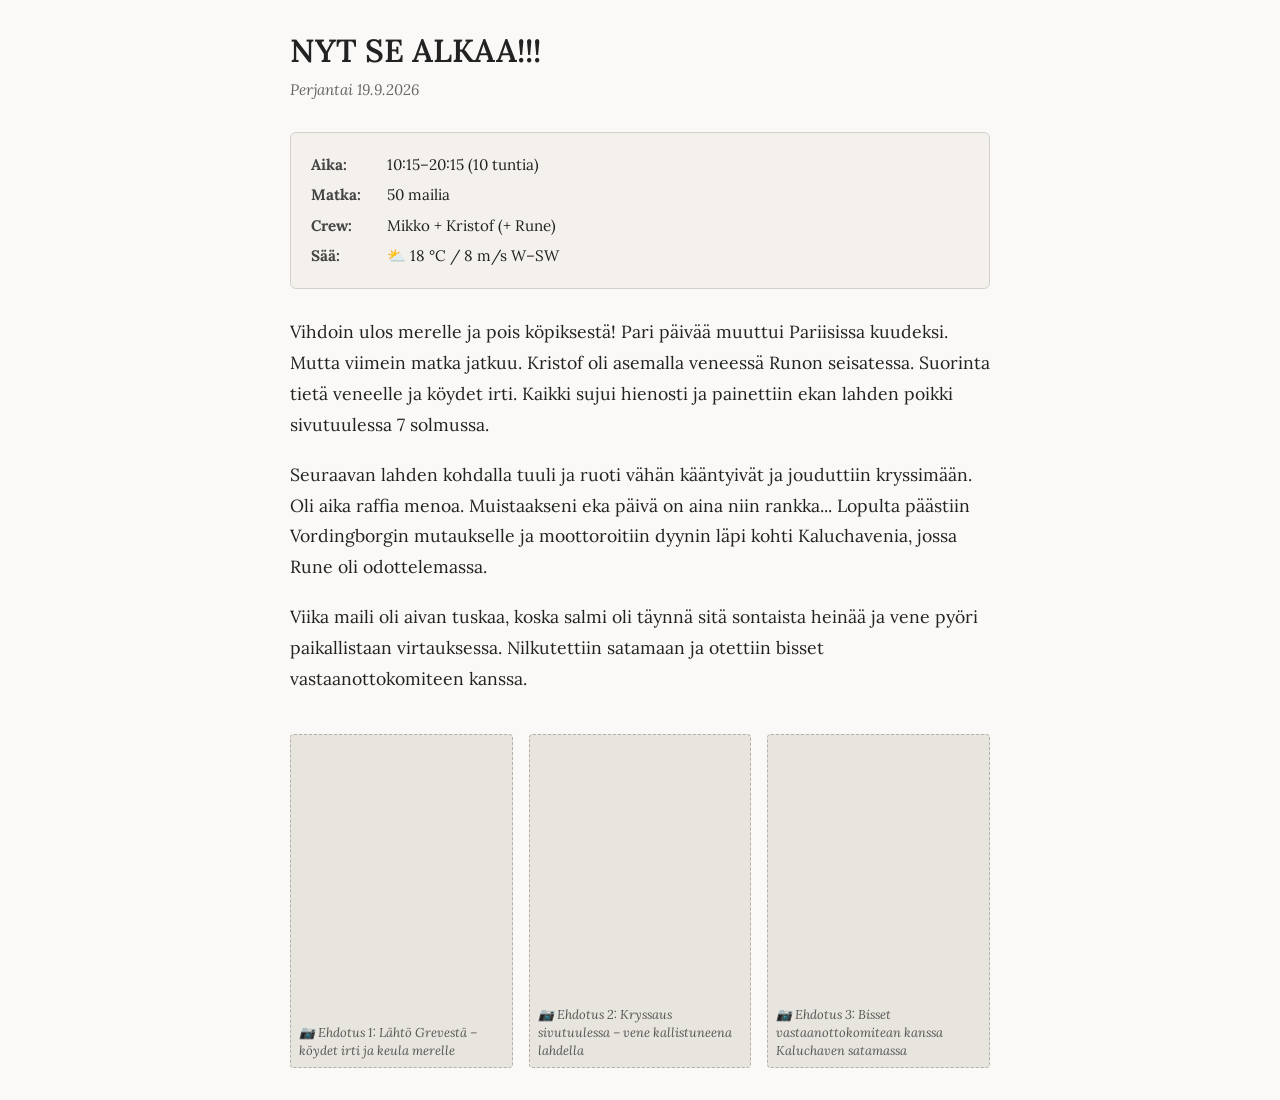
==== 2026-09-19.html @ 2c1c58e2 "Rename 2026-09-19 to 2026-09-19.html" ====
<!DOCTYPE html>
<html lang="fi">
<head>
  <meta charset="UTF-8">
  <meta name="viewport" content="width=device-width, initial-scale=1.0">
  <title>NYT SE ALKAA!!!</title>
  <link href="https://fonts.googleapis.com/css2?family=Lora:ital,wght@0,400;0,600;1,400&display=swap" rel="stylesheet">
  <style>
    *, *::before, *::after { box-sizing: border-box; margin: 0; padding: 0; }

    body {
      font-family: 'Lora', Georgia, serif;
      font-size: 1.1rem;
      line-height: 1.75;
      color: #222;
      background: #faf9f7;
      padding: 2rem 1rem;
    }

    article {
      max-width: 700px;
      margin: 0 auto;
    }

    h1 {
      font-size: 2rem;
      font-weight: 600;
      line-height: 1.2;
      margin-bottom: 0.4rem;
    }

    p.date {
      font-size: 0.95rem;
      color: #666;
      font-style: italic;
      margin-bottom: 1.8rem;
    }

    .log-box {
      border: 1px solid #d4cfc8;
      border-radius: 6px;
      background: #f4f1ec;
      padding: 1rem 1.25rem;
      margin-bottom: 1.8rem;
      font-size: 0.95rem;
      line-height: 1.7;
    }

    .log-box ul {
      list-style: none;
      padding: 0;
    }

    .log-box ul li {
      padding: 0.15rem 0;
    }

    .log-box ul li strong {
      display: inline-block;
      min-width: 4.5rem;
      color: #444;
    }

    p {
      margin-bottom: 1.2rem;
    }

    .photo-row {
      display: flex;
      flex-direction: row;
      gap: 1rem;
      margin-top: 2.5rem;
    }

    figure.photo-slot.portrait {
      flex: 1;
      aspect-ratio: 2 / 3;
      background: #e8e4de;
      border: 1px dashed #b5b0a8;
      border-radius: 4px;
      display: flex;
      align-items: flex-end;
      padding: 0.5rem;
    }

    figure.photo-slot.portrait figcaption {
      font-size: 0.8rem;
      color: #555;
      font-style: italic;
      line-height: 1.4;
    }
  </style>
</head>
<body>
  <article>

    <h1>NYT SE ALKAA!!!</h1>
    <p class="date">Perjantai 19.9.2026</p>

    <div class="log-box">
      <ul>
        <li><strong>Aika:</strong> 10:15–20:15 (10 tuntia)</li>
        <li><strong>Matka:</strong> 50 mailia</li>
        <li><strong>Crew:</strong> Mikko + Kristof (+ Rune)</li>
        <li><strong>Sää:</strong> ⛅ 18 °C / 8 m/s W–SW</li>
      </ul>
    </div>

    <p>Vihdoin ulos merelle ja pois köpiksestä! Pari päivää muuttui Pariisissa kuudeksi. Mutta viimein matka jatkuu. Kristof oli asemalla veneessä Runon seisatessa. Suorinta tietä veneelle ja köydet irti. Kaikki sujui hienosti ja painettiin ekan lahden poikki sivutuulessa 7 solmussa.</p>

    <p>Seuraavan lahden kohdalla tuuli ja ruoti vähän kääntyivät ja jouduttiin kryssimään. Oli aika raffia menoa. Muistaakseni eka päivä on aina niin rankka... Lopulta päästiin Vordingborgin mutaukselle ja moottoroitiin dyynin läpi kohti Kaluchavenia, jossa Rune oli odottelemassa.</p>

    <p>Viika maili oli aivan tuskaa, koska salmi oli täynnä sitä sontaista heinää ja vene pyöri paikallistaan virtauksessa. Nilkutettiin satamaan ja otettiin bisset vastaanottokomiteen kanssa.</p>

    <div class="photo-row">
      <figure class="photo-slot portrait">
        <figcaption>📷 Ehdotus 1: Lähtö Grevestä – köydet irti ja keula merelle</figcaption>
      </figure>
      <figure class="photo-slot portrait">
        <figcaption>📷 Ehdotus 2: Kryssaus sivutuulessa – vene kallistuneena lahdella</figcaption>
      </figure>
      <figure class="photo-slot portrait">
        <figcaption>📷 Ehdotus 3: Bisset vastaanottokomitean kanssa Kaluchaven satamassa</figcaption>
      </figure>
    </div>

  </article>
</body>
</html>
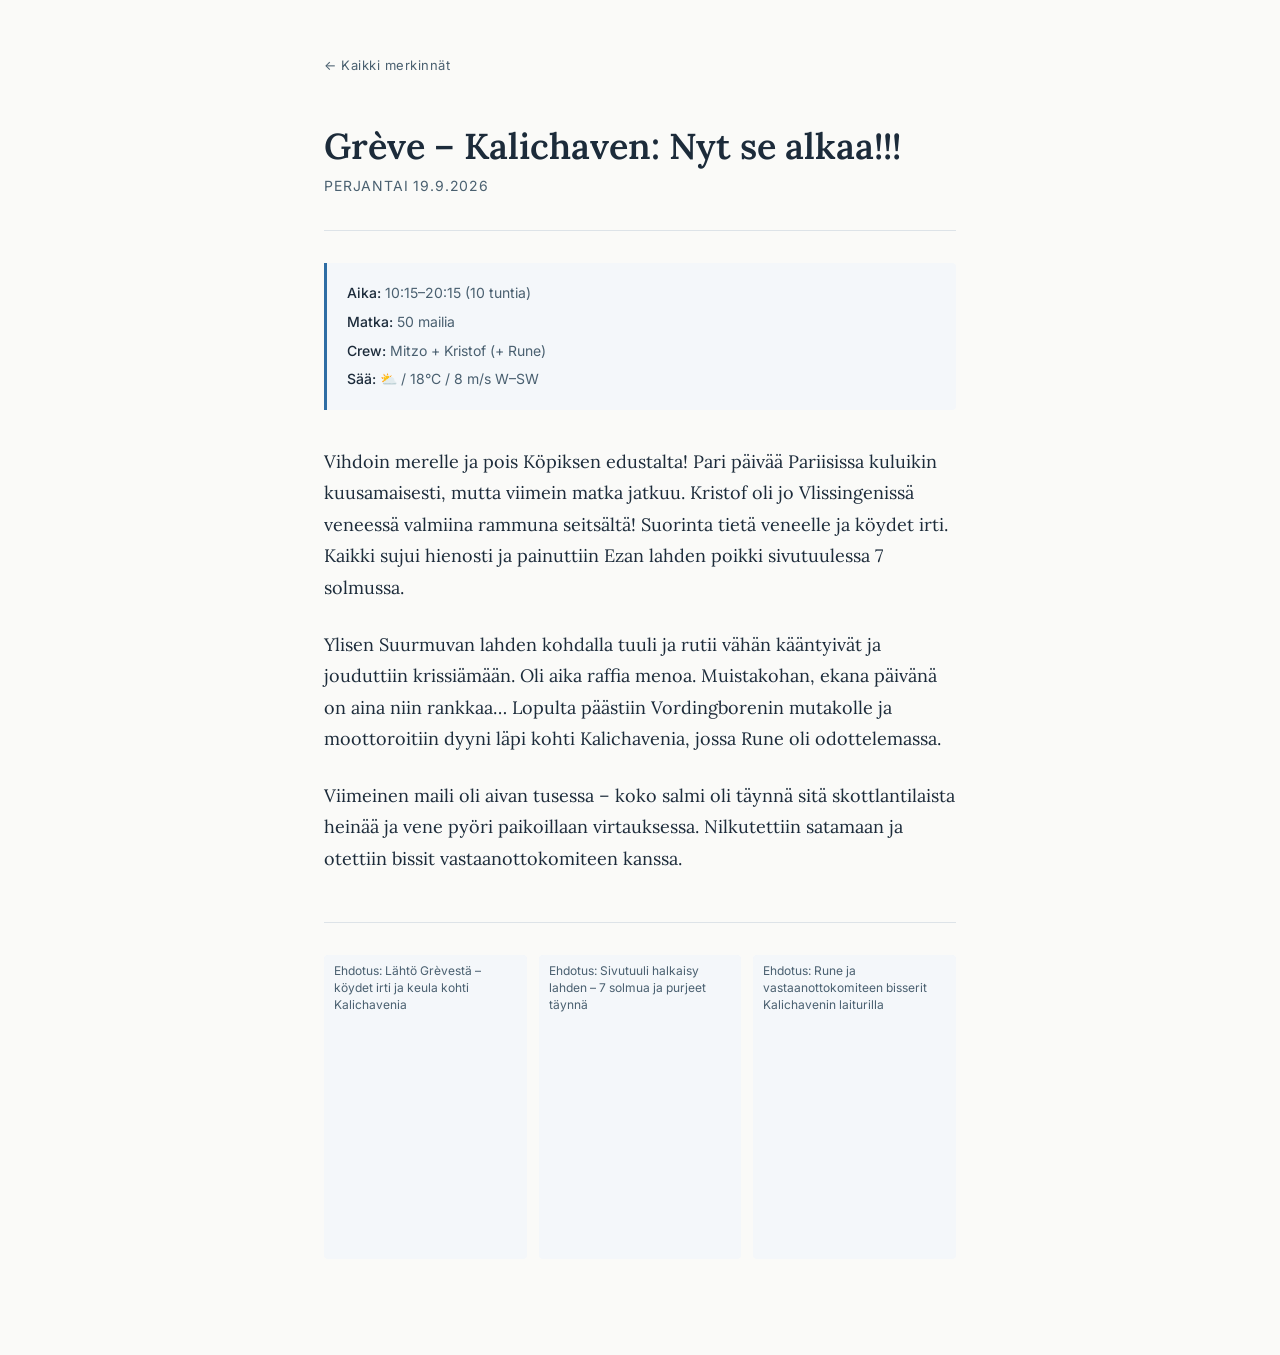
==== commit a79e288d: "Update 2026-09-19.html" ====
--- a/2026-09-19.html
+++ b/2026-09-19.html
@@ -3,127 +3,44 @@
 <head>
   <meta charset="UTF-8">
   <meta name="viewport" content="width=device-width, initial-scale=1.0">
-  <title>NYT SE ALKAA!!!</title>
-  <link href="https://fonts.googleapis.com/css2?family=Lora:ital,wght@0,400;0,600;1,400&display=swap" rel="stylesheet">
-  <style>
-    *, *::before, *::after { box-sizing: border-box; margin: 0; padding: 0; }
-
-    body {
-      font-family: 'Lora', Georgia, serif;
-      font-size: 1.1rem;
-      line-height: 1.75;
-      color: #222;
-      background: #faf9f7;
-      padding: 2rem 1rem;
-    }
-
-    article {
-      max-width: 700px;
-      margin: 0 auto;
-    }
-
-    h1 {
-      font-size: 2rem;
-      font-weight: 600;
-      line-height: 1.2;
-      margin-bottom: 0.4rem;
-    }
-
-    p.date {
-      font-size: 0.95rem;
-      color: #666;
-      font-style: italic;
-      margin-bottom: 1.8rem;
-    }
-
-    .log-box {
-      border: 1px solid #d4cfc8;
-      border-radius: 6px;
-      background: #f4f1ec;
-      padding: 1rem 1.25rem;
-      margin-bottom: 1.8rem;
-      font-size: 0.95rem;
-      line-height: 1.7;
-    }
-
-    .log-box ul {
-      list-style: none;
-      padding: 0;
-    }
-
-    .log-box ul li {
-      padding: 0.15rem 0;
-    }
-
-    .log-box ul li strong {
-      display: inline-block;
-      min-width: 4.5rem;
-      color: #444;
-    }
-
-    p {
-      margin-bottom: 1.2rem;
-    }
-
-    .photo-row {
-      display: flex;
-      flex-direction: row;
-      gap: 1rem;
-      margin-top: 2.5rem;
-    }
-
-    figure.photo-slot.portrait {
-      flex: 1;
-      aspect-ratio: 2 / 3;
-      background: #e8e4de;
-      border: 1px dashed #b5b0a8;
-      border-radius: 4px;
-      display: flex;
-      align-items: flex-end;
-      padding: 0.5rem;
-    }
-
-    figure.photo-slot.portrait figcaption {
-      font-size: 0.8rem;
-      color: #555;
-      font-style: italic;
-      line-height: 1.4;
-    }
-  </style>
+  <title>Grève – Kalichaven: Nyt se alkaa!!!</title>
+  <link rel="preconnect" href="https://fonts.googleapis.com">
+  <link href="https://fonts.googleapis.com/css2?family=Lora:ital,wght@0,400;0,600;1,400&family=Inter:wght@400;500&display=swap" rel="stylesheet">
+  <link rel="stylesheet" href="style.css">
 </head>
 <body>
-  <article>
 
-    <h1>NYT SE ALKAA!!!</h1>
-    <p class="date">Perjantai 19.9.2026</p>
+  <a class="nav-back" href="index.html">Kaikki merkinnät</a>
 
-    <div class="log-box">
-      <ul>
-        <li><strong>Aika:</strong> 10:15–20:15 (10 tuntia)</li>
-        <li><strong>Matka:</strong> 50 mailia</li>
-        <li><strong>Crew:</strong> Mikko + Kristof (+ Rune)</li>
-        <li><strong>Sää:</strong> ⛅ 18 °C / 8 m/s W–SW</li>
-      </ul>
-    </div>
+  <h1>Grève – Kalichaven: Nyt se alkaa!!!</h1>
+  <p class="date">Perjantai 19.9.2026</p>
 
-    <p>Vihdoin ulos merelle ja pois köpiksestä! Pari päivää muuttui Pariisissa kuudeksi. Mutta viimein matka jatkuu. Kristof oli asemalla veneessä Runon seisatessa. Suorinta tietä veneelle ja köydet irti. Kaikki sujui hienosti ja painettiin ekan lahden poikki sivutuulessa 7 solmussa.</p>
+  <div class="log-box">
+    <ul>
+      <li><strong>Aika:</strong> 10:15–20:15 (10 tuntia)</li>
+      <li><strong>Matka:</strong> 50 mailia</li>
+      <li><strong>Crew:</strong> Mitzo + Kristof (+ Rune)</li>
+      <li><strong>Sää:</strong> ⛅ / 18°C / 8 m/s W–SW</li>
+    </ul>
+  </div>
 
-    <p>Seuraavan lahden kohdalla tuuli ja ruoti vähän kääntyivät ja jouduttiin kryssimään. Oli aika raffia menoa. Muistaakseni eka päivä on aina niin rankka... Lopulta päästiin Vordingborgin mutaukselle ja moottoroitiin dyynin läpi kohti Kaluchavenia, jossa Rune oli odottelemassa.</p>
+  <p>Vihdoin merelle ja pois Köpiksen edustalta! Pari päivää Pariisissa kuluikin kuusamaisesti, mutta viimein matka jatkuu. Kristof oli jo Vlissingenissä veneessä valmiina rammuna seitsältä! Suorinta tietä veneelle ja köydet irti. Kaikki sujui hienosti ja painuttiin Ezan lahden poikki sivutuulessa 7 solmussa.</p>
 
-    <p>Viika maili oli aivan tuskaa, koska salmi oli täynnä sitä sontaista heinää ja vene pyöri paikallistaan virtauksessa. Nilkutettiin satamaan ja otettiin bisset vastaanottokomiteen kanssa.</p>
+  <p>Ylisen Suurmuvan lahden kohdalla tuuli ja rutii vähän kääntyivät ja jouduttiin krissiämään. Oli aika raffia menoa. Muistakohan, ekana päivänä on aina niin rankkaa… Lopulta päästiin Vordingborenin mutakolle ja moottoroitiin dyyni läpi kohti Kalichavenia, jossa Rune oli odottelemassa.</p>
 
-    <div class="photo-row">
-      <figure class="photo-slot portrait">
-        <figcaption>📷 Ehdotus 1: Lähtö Grevestä – köydet irti ja keula merelle</figcaption>
-      </figure>
-      <figure class="photo-slot portrait">
-        <figcaption>📷 Ehdotus 2: Kryssaus sivutuulessa – vene kallistuneena lahdella</figcaption>
-      </figure>
-      <figure class="photo-slot portrait">
-        <figcaption>📷 Ehdotus 3: Bisset vastaanottokomitean kanssa Kaluchaven satamassa</figcaption>
-      </figure>
-    </div>
+  <p>Viimeinen maili oli aivan tusessa – koko salmi oli täynnä sitä skottlantilaista heinää ja vene pyöri paikoillaan virtauksessa. Nilkutettiin satamaan ja otettiin bissit vastaanottokomiteen kanssa.</p>
 
-  </article>
+  <div class="photo-row">
+    <figure class="photo-slot portrait">
+      <figcaption>Ehdotus: Lähtö Grèvestä – köydet irti ja keula kohti Kalichavenia</figcaption>
+    </figure>
+    <figure class="photo-slot portrait">
+      <figcaption>Ehdotus: Sivutuuli halkaisy lahden – 7 solmua ja purjeet täynnä</figcaption>
+    </figure>
+    <figure class="photo-slot portrait">
+      <figcaption>Ehdotus: Rune ja vastaanottokomiteen bisserit Kalichavenin laiturilla</figcaption>
+    </figure>
+  </div>
+
 </body>
 </html>
--- a/style.css
+++ b/style.css
@@ -0,0 +1,161 @@
+/* SV Josefine — Kanavaristely Välimerelle 2026 */
+ 
+@import url('https://fonts.googleapis.com/css2?family=Lora:ital,wght@0,400;0,600;1,400&family=Inter:wght@400;500&display=swap');
+ 
+/* ── Värit ── */
+:root {
+  --ink:        #1c2b3a;
+  --ink-light:  #4a6070;
+  --paper:      #fafaf8;
+  --rule:       #dde3e8;
+  --accent:     #2e6da4;
+  --accent-dim: #e8f0f7;
+  --log-bg:     #f4f7fa;
+}
+ 
+/* ── Pohja ── */
+*, *::before, *::after { box-sizing: border-box; margin: 0; padding: 0; }
+ 
+body {
+  font-family: 'Lora', Georgia, serif;
+  font-size: 18px;
+  line-height: 1.75;
+  color: var(--ink);
+  background: var(--paper);
+  max-width: 680px;
+  margin: 0 auto;
+  padding: 48px 24px 96px;
+}
+ 
+/* ── Navigointi takaisin etusivulle ── */
+.nav-back {
+  font-family: 'Inter', sans-serif;
+  font-size: 13px;
+  color: var(--ink-light);
+  text-decoration: none;
+  letter-spacing: 0.04em;
+  display: inline-block;
+  margin-bottom: 48px;
+}
+.nav-back:hover { color: var(--accent); }
+.nav-back::before { content: "← "; }
+ 
+/* ── Otsikko ── */
+h1 {
+  font-size: 2em;
+  font-weight: 600;
+  line-height: 1.2;
+  color: var(--ink);
+  margin-bottom: 6px;
+}
+ 
+p.date {
+  font-family: 'Inter', sans-serif;
+  font-size: 14px;
+  color: var(--ink-light);
+  letter-spacing: 0.06em;
+  text-transform: uppercase;
+  margin-bottom: 32px;
+  padding-bottom: 32px;
+  border-bottom: 1px solid var(--rule);
+}
+ 
+/* ── Lokikirjaboxi ── */
+.log-box {
+  background: var(--log-bg);
+  border-left: 3px solid var(--accent);
+  border-radius: 0 4px 4px 0;
+  padding: 16px 20px;
+  margin-bottom: 36px;
+  font-family: 'Inter', sans-serif;
+  font-size: 14px;
+  color: var(--ink-light);
+  line-height: 1.9;
+}
+.log-box ul { list-style: none; }
+.log-box li { padding: 1px 0; }
+.log-box strong { color: var(--ink); font-weight: 500; }
+ 
+/* ── Leipäteksti ── */
+p {
+  margin-bottom: 1.4em;
+  color: var(--ink);
+}
+ 
+/* ── Kuvat ── */
+.photo-row {
+  display: flex;
+  gap: 12px;
+  margin-top: 48px;
+  padding-top: 32px;
+  border-top: 1px solid var(--rule);
+}
+ 
+.photo-slot {
+  flex: 1;
+  border-radius: 4px;
+  overflow: hidden;
+  background: var(--log-bg);
+}
+ 
+.photo-slot.portrait {
+  aspect-ratio: 2 / 3;
+}
+ 
+.photo-slot img {
+  width: 100%;
+  height: 100%;
+  object-fit: cover;
+  display: block;
+}
+ 
+.photo-slot figcaption {
+  font-family: 'Inter', sans-serif;
+  font-size: 12px;
+  color: var(--ink-light);
+  padding: 8px 10px;
+  line-height: 1.4;
+  background: var(--log-bg);
+}
+ 
+/* ── Etusivu ── */
+.site-header {
+  margin-bottom: 48px;
+  padding-bottom: 32px;
+  border-bottom: 1px solid var(--rule);
+}
+ 
+.site-title {
+  font-size: 1.6em;
+  font-weight: 600;
+  color: var(--ink);
+  margin-bottom: 6px;
+}
+ 
+.site-desc {
+  font-family: 'Inter', sans-serif;
+  font-size: 14px;
+  color: var(--ink-light);
+}
+ 
+.post-list { list-style: none; }
+ 
+.post-list li {
+  padding: 18px 0;
+  border-bottom: 1px solid var(--rule);
+}
+ 
+.post-list a {
+  font-size: 1.05em;
+  color: var(--accent);
+  text-decoration: none;
+  font-weight: 600;
+}
+.post-list a:hover { text-decoration: underline; }
+ 
+.post-list .pvm {
+  font-family: 'Inter', sans-serif;
+  font-size: 13px;
+  color: var(--ink-light);
+  margin-top: 3px;
+}
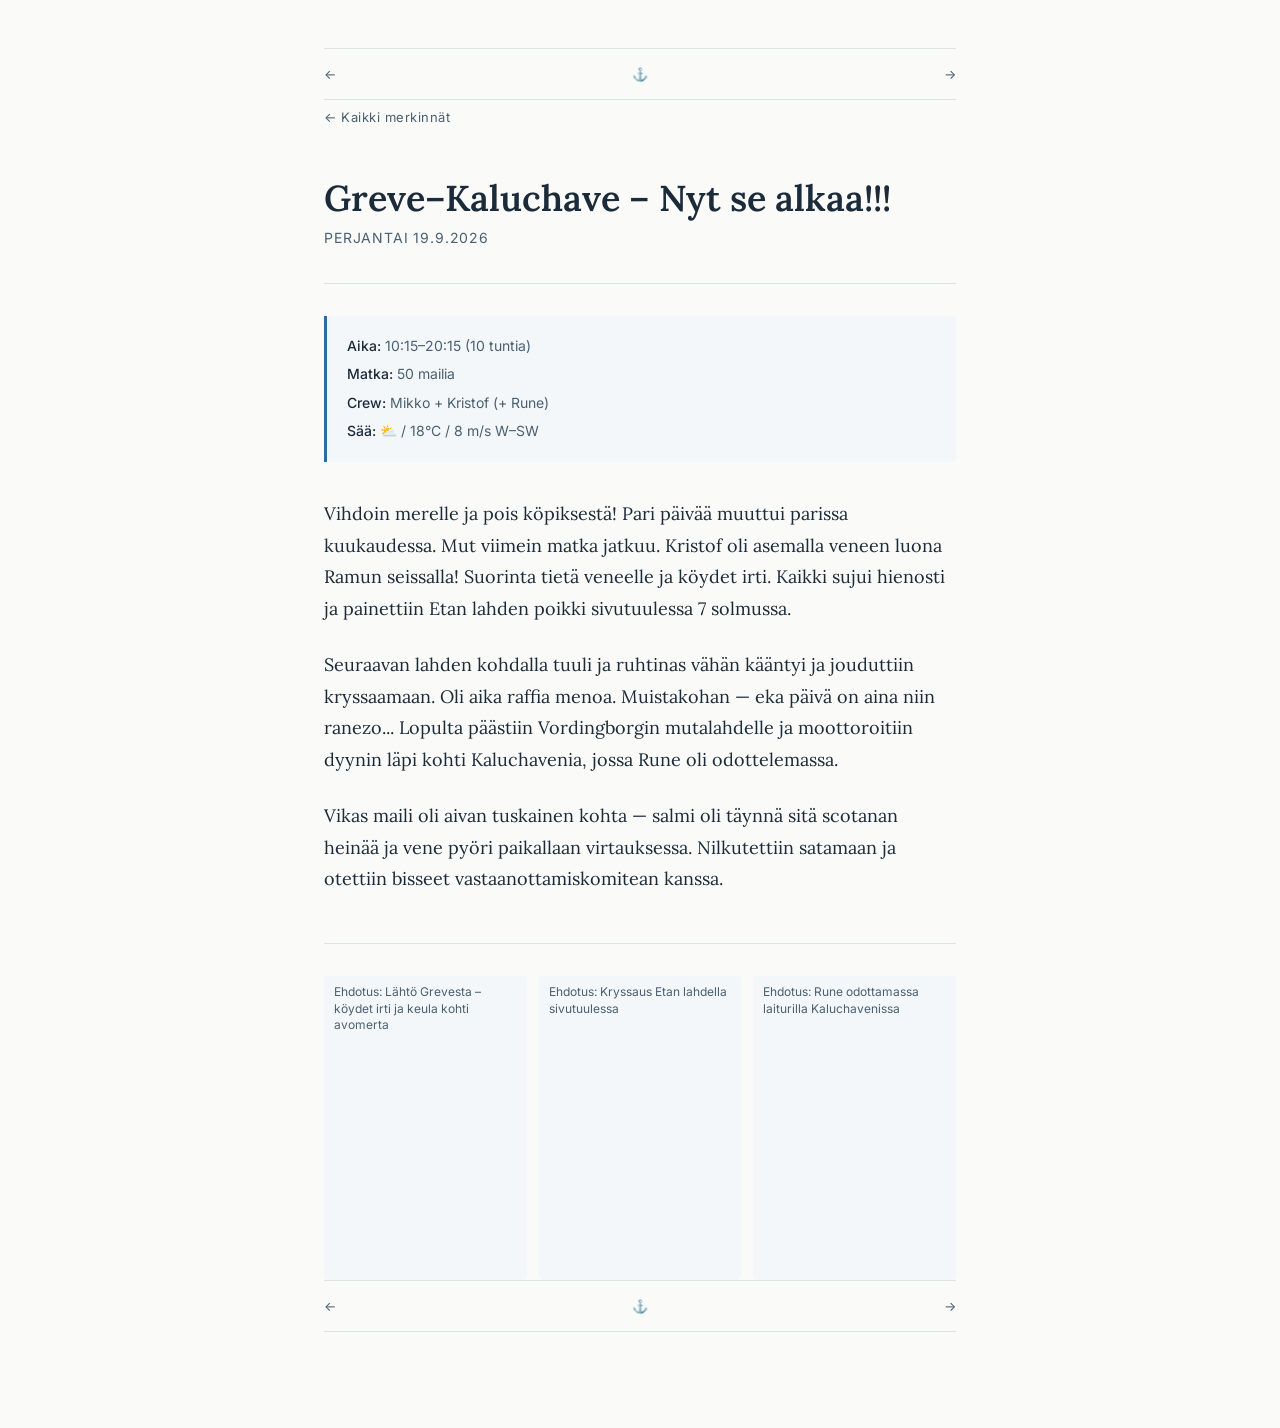
==== commit d173d307: "Update 2026-09-19.html" ====
--- a/2026-09-19.html
+++ b/2026-09-19.html
@@ -3,44 +3,50 @@
 <head>
   <meta charset="UTF-8">
   <meta name="viewport" content="width=device-width, initial-scale=1.0">
-  <title>Grève – Kalichaven: Nyt se alkaa!!!</title>
+  <title>Greve–Kaluchave – Nyt se alkaa!!!</title>
   <link rel="preconnect" href="https://fonts.googleapis.com">
   <link href="https://fonts.googleapis.com/css2?family=Lora:ital,wght@0,400;0,600;1,400&family=Inter:wght@400;500&display=swap" rel="stylesheet">
   <link rel="stylesheet" href="style.css">
 </head>
 <body>
 
-  <a class="nav-back" href="index.html">Kaikki merkinnät</a>
+<nav class="post-nav">
+  <a class="prev" href="#"><!-- PREV_LINK --></a>
+  <a class="home" href="index.html">⚓</a>
+  <a class="next" href="#"><!-- NEXT_LINK --></a>
+</nav>
 
-  <h1>Grève – Kalichaven: Nyt se alkaa!!!</h1>
-  <p class="date">Perjantai 19.9.2026</p>
+<a class="nav-back" href="index.html">Kaikki merkinnät</a>
 
-  <div class="log-box">
-    <ul>
-      <li><strong>Aika:</strong> 10:15–20:15 (10 tuntia)</li>
-      <li><strong>Matka:</strong> 50 mailia</li>
-      <li><strong>Crew:</strong> Mitzo + Kristof (+ Rune)</li>
-      <li><strong>Sää:</strong> ⛅ / 18°C / 8 m/s W–SW</li>
-    </ul>
-  </div>
+<h1>Greve–Kaluchave – Nyt se alkaa!!!</h1>
+<p class="date">Perjantai 19.9.2026</p>
 
-  <p>Vihdoin merelle ja pois Köpiksen edustalta! Pari päivää Pariisissa kuluikin kuusamaisesti, mutta viimein matka jatkuu. Kristof oli jo Vlissingenissä veneessä valmiina rammuna seitsältä! Suorinta tietä veneelle ja köydet irti. Kaikki sujui hienosti ja painuttiin Ezan lahden poikki sivutuulessa 7 solmussa.</p>
+<div class="log-box">
+  <ul>
+    <li><strong>Aika:</strong> 10:15–20:15 (10 tuntia)</li>
+    <li><strong>Matka:</strong> 50 mailia</li>
+    <li><strong>Crew:</strong> Mikko + Kristof (+ Rune)</li>
+    <li><strong>Sää:</strong> ⛅ / 18°C / 8 m/s W–SW</li>
+  </ul>
+</div>
 
-  <p>Ylisen Suurmuvan lahden kohdalla tuuli ja rutii vähän kääntyivät ja jouduttiin krissiämään. Oli aika raffia menoa. Muistakohan, ekana päivänä on aina niin rankkaa… Lopulta päästiin Vordingborenin mutakolle ja moottoroitiin dyyni läpi kohti Kalichavenia, jossa Rune oli odottelemassa.</p>
+<p>Vihdoin merelle ja pois köpiksestä! Pari päivää muuttui parissa kuukaudessa. Mut viimein matka jatkuu. Kristof oli asemalla veneen luona Ramun seissalla! Suorinta tietä veneelle ja köydet irti. Kaikki sujui hienosti ja painettiin Etan lahden poikki sivutuulessa 7 solmussa.</p>
 
-  <p>Viimeinen maili oli aivan tusessa – koko salmi oli täynnä sitä skottlantilaista heinää ja vene pyöri paikoillaan virtauksessa. Nilkutettiin satamaan ja otettiin bissit vastaanottokomiteen kanssa.</p>
+<p>Seuraavan lahden kohdalla tuuli ja ruhtinas vähän kääntyi ja jouduttiin kryssaamaan. Oli aika raffia menoa. Muistakohan — eka päivä on aina niin ranezo... Lopulta päästiin Vordingborgin mutalahdelle ja moottoroitiin dyynin läpi kohti Kaluchavenia, jossa Rune oli odottelemassa.</p>
 
-  <div class="photo-row">
-    <figure class="photo-slot portrait">
-      <figcaption>Ehdotus: Lähtö Grèvestä – köydet irti ja keula kohti Kalichavenia</figcaption>
-    </figure>
-    <figure class="photo-slot portrait">
-      <figcaption>Ehdotus: Sivutuuli halkaisy lahden – 7 solmua ja purjeet täynnä</figcaption>
-    </figure>
-    <figure class="photo-slot portrait">
-      <figcaption>Ehdotus: Rune ja vastaanottokomiteen bisserit Kalichavenin laiturilla</figcaption>
-    </figure>
-  </div>
+<p>Vikas maili oli aivan tuskainen kohta — salmi oli täynnä sitä scotanan heinää ja vene pyöri paikallaan virtauksessa. Nilkutettiin satamaan ja otettiin bisseet vastaanottamiskomitean kanssa.</p>
+
+<div class="photo-row">
+  <figure class="photo-slot portrait"><figcaption>Ehdotus: Lähtö Grevesta – köydet irti ja keula kohti avomerta</figcaption></figure>
+  <figure class="photo-slot portrait"><figcaption>Ehdotus: Kryssaus Etan lahdella sivutuulessa</figcaption></figure>
+  <figure class="photo-slot portrait"><figcaption>Ehdotus: Rune odottamassa laiturilla Kaluchavenissa</figcaption></figure>
+</div>
+
+<nav class="post-nav">
+  <a class="prev" href="#"><!-- PREV_LINK --></a>
+  <a class="home" href="index.html">⚓</a>
+  <a class="next" href="#"><!-- NEXT_LINK --></a>
+</nav>
 
 </body>
 </html>
--- a/style.css
+++ b/style.css
@@ -159,3 +159,35 @@
   color: var(--ink-light);
   margin-top: 3px;
 }
+ 
+/* ── Navigointi ── */
+.post-nav {
+  display: flex;
+  justify-content: space-between;
+  align-items: center;
+  gap: 16px;
+  font-family: 'Inter', sans-serif;
+  font-size: 13px;
+  color: var(--ink-light);
+  padding: 16px 0;
+  border-top: 1px solid var(--rule);
+  border-bottom: 1px solid var(--rule);
+}
+ 
+.post-nav a {
+  color: var(--ink-light);
+  text-decoration: none;
+  max-width: 38%;
+  line-height: 1.4;
+}
+.post-nav a:hover { color: var(--accent); }
+ 
+.post-nav .prev::before { content: "← "; }
+.post-nav .next::after  { content: " →"; }
+.post-nav .home         { color: var(--rule); letter-spacing: 0.04em; flex-shrink: 0; }
+.post-nav .home:hover   { color: var(--accent); }
+ 
+.post-nav .prev,
+.post-nav .next { flex: 1; }
+.post-nav .next { text-align: right; }
+ 
